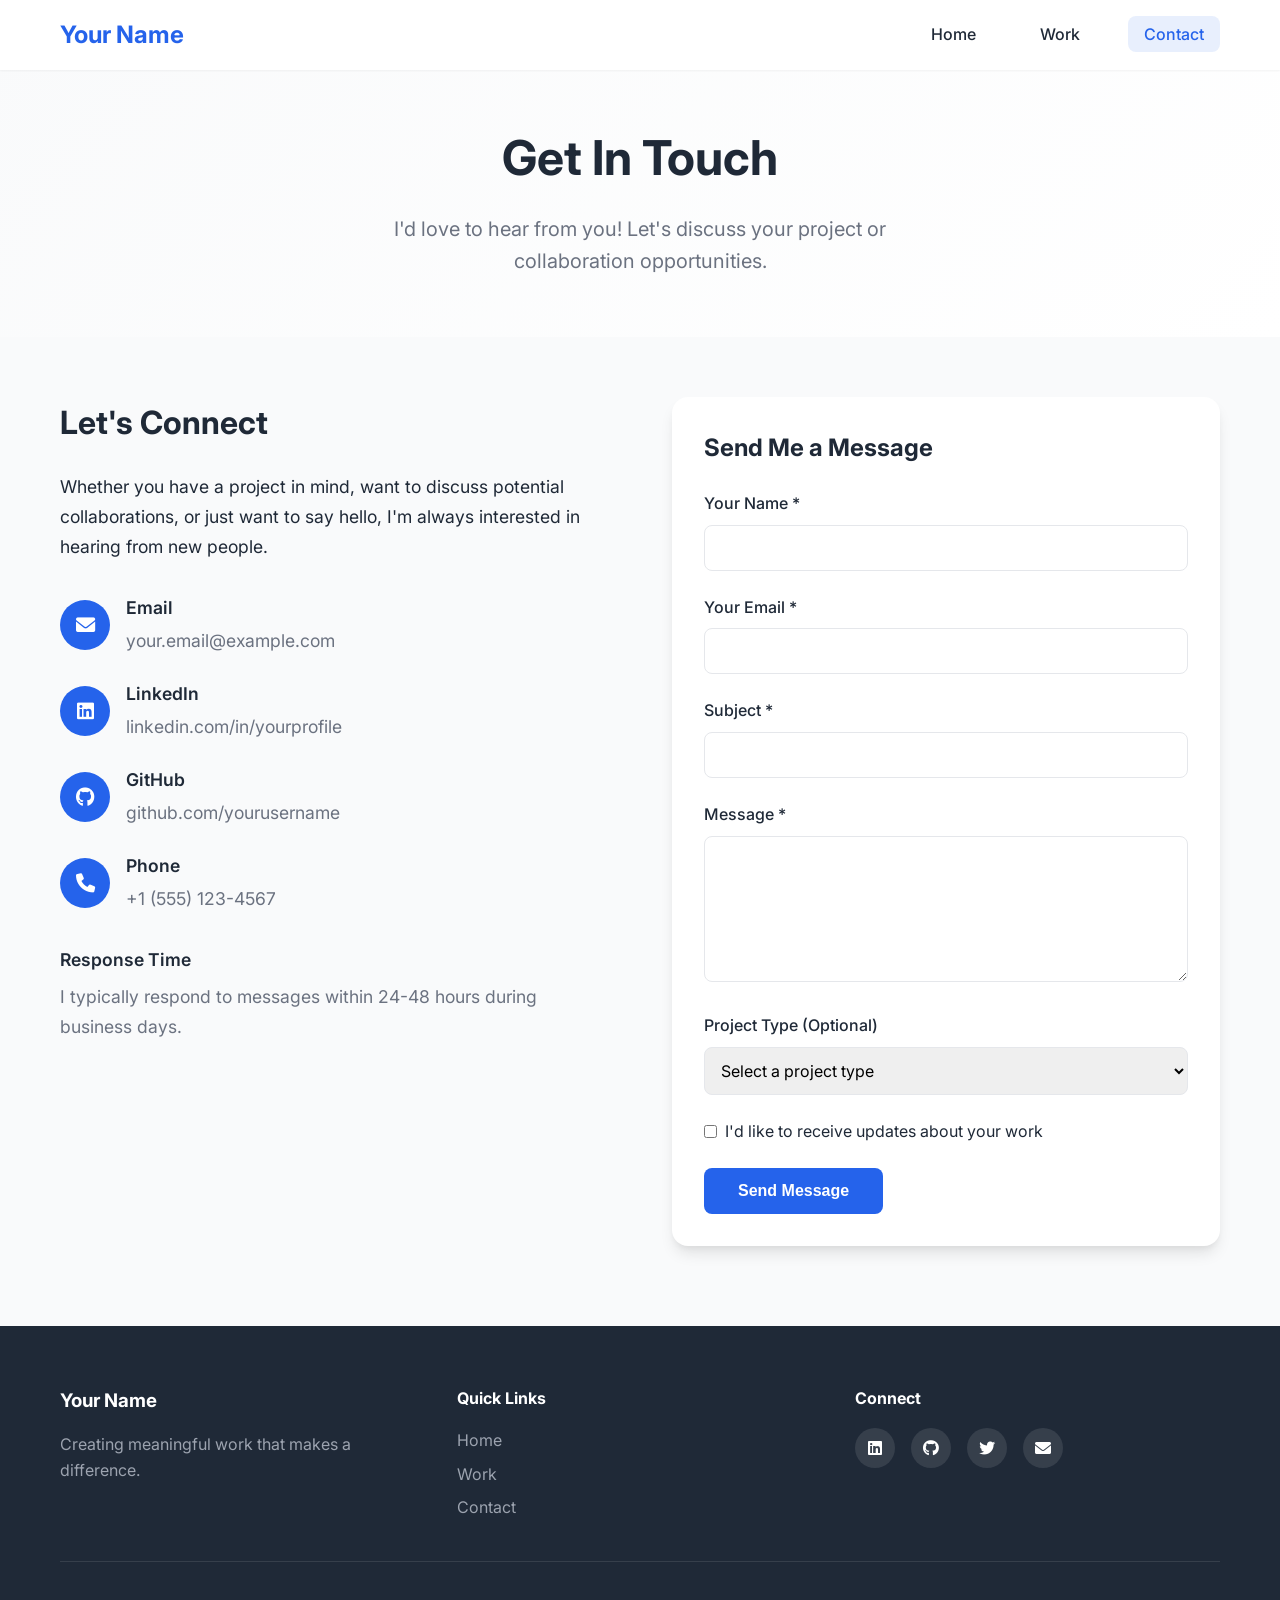
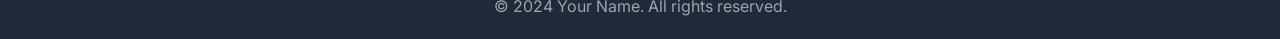
==== contact.html @ 2f896cfc "Init commit" ====
<!DOCTYPE html>
<html lang="en">
<head>
    <meta charset="UTF-8">
    <meta name="viewport" content="width=device-width, initial-scale=1.0">
    <title>Contact - Your Name E-Portfolio</title>
    <link rel="stylesheet" href="styles.css">
    <link href="https://fonts.googleapis.com/css2?family=Inter:wght@300;400;500;600;700&display=swap" rel="stylesheet">
    <link rel="stylesheet" href="https://cdnjs.cloudflare.com/ajax/libs/font-awesome/6.0.0/css/all.min.css">
</head>
<body>
    <nav class="navbar">
        <div class="nav-container">
            <div class="nav-logo">
                <a href="index.html">Your Name</a>
            </div>
            <ul class="nav-menu">
                <li class="nav-item">
                    <a href="index.html" class="nav-link">Home</a>
                </li>
                <li class="nav-item">
                    <a href="work.html" class="nav-link">Work</a>
                </li>
                <li class="nav-item">
                    <a href="contact.html" class="nav-link active">Contact</a>
                </li>
            </ul>
            <div class="nav-toggle">
                <span class="bar"></span>
                <span class="bar"></span>
                <span class="bar"></span>
            </div>
        </div>
    </nav>

    <main>
        <section class="page-header">
            <div class="container">
                <h1>Get In Touch</h1>
                <p>I'd love to hear from you! Let's discuss your project or collaboration opportunities.</p>
            </div>
        </section>

        <section class="contact-section">
            <div class="container">
                <div class="contact-content">
                    <div class="contact-info">
                        <h2>Let's Connect</h2>
                        <p>
                            Whether you have a project in mind, want to discuss potential collaborations, 
                            or just want to say hello, I'm always interested in hearing from new people.
                        </p>
                        
                        <div class="contact-methods">
                            <div class="contact-method">
                                <div class="contact-icon">
                                    <i class="fas fa-envelope"></i>
                                </div>
                                <div class="contact-details">
                                    <h3>Email</h3>
                                    <p>your.email@example.com</p>
                                </div>
                            </div>
                            
                            <div class="contact-method">
                                <div class="contact-icon">
                                    <i class="fab fa-linkedin"></i>
                                </div>
                                <div class="contact-details">
                                    <h3>LinkedIn</h3>
                                    <p>linkedin.com/in/yourprofile</p>
                                </div>
                            </div>
                            
                            <div class="contact-method">
                                <div class="contact-icon">
                                    <i class="fab fa-github"></i>
                                </div>
                                <div class="contact-details">
                                    <h3>GitHub</h3>
                                    <p>github.com/yourusername</p>
                                </div>
                            </div>
                            
                            <div class="contact-method">
                                <div class="contact-icon">
                                    <i class="fas fa-phone"></i>
                                </div>
                                <div class="contact-details">
                                    <h3>Phone</h3>
                                    <p>+1 (555) 123-4567</p>
                                </div>
                            </div>
                        </div>
                        
                        <div class="response-time">
                            <h3>Response Time</h3>
                            <p>I typically respond to messages within 24-48 hours during business days.</p>
                        </div>
                    </div>
                    
                    <div class="contact-form-container">
                        <form id="contactForm" class="contact-form">
                            <h2>Send Me a Message</h2>
                            
                            <div class="form-group">
                                <label for="name">Your Name *</label>
                                <input type="text" id="name" name="name" required>
                            </div>
                            
                            <div class="form-group">
                                <label for="email">Your Email *</label>
                                <input type="email" id="email" name="email" required>
                            </div>
                            
                            <div class="form-group">
                                <label for="subject">Subject *</label>
                                <input type="text" id="subject" name="subject" required>
                            </div>
                            
                            <div class="form-group">
                                <label for="message">Message *</label>
                                <textarea id="message" name="message" rows="6" required></textarea>
                            </div>
                            
                            <div class="form-group">
                                <label for="project-type">Project Type (Optional)</label>
                                <select id="project-type" name="project-type">
                                    <option value="">Select a project type</option>
                                    <option value="web-development">Web Development</option>
                                    <option value="design">Design Project</option>
                                    <option value="consulting">Consulting</option>
                                    <option value="collaboration">Collaboration</option>
                                    <option value="other">Other</option>
                                </select>
                            </div>
                            
                            <div class="form-group checkbox-group">
                                <input type="checkbox" id="newsletter" name="newsletter">
                                <label for="newsletter">I'd like to receive updates about your work</label>
                            </div>
                            
                            <button type="submit" class="btn btn-primary">Send Message</button>
                            
                            <div id="formStatus" class="form-status"></div>
                        </form>
                    </div>
                </div>
            </div>
        </section>
    </main>

    <footer class="footer">
        <div class="container">
            <div class="footer-content">
                <div class="footer-section">
                    <h3>Your Name</h3>
                    <p>Creating meaningful work that makes a difference.</p>
                </div>
                <div class="footer-section">
                    <h4>Quick Links</h4>
                    <ul>
                        <li><a href="index.html">Home</a></li>
                        <li><a href="work.html">Work</a></li>
                        <li><a href="contact.html">Contact</a></li>
                    </ul>
                </div>
                <div class="footer-section">
                    <h4>Connect</h4>
                    <div class="social-links">
                        <a href="#" aria-label="LinkedIn"><i class="fab fa-linkedin"></i></a>
                        <a href="#" aria-label="GitHub"><i class="fab fa-github"></i></a>
                        <a href="#" aria-label="Twitter"><i class="fab fa-twitter"></i></a>
                        <a href="#" aria-label="Email"><i class="fas fa-envelope"></i></a>
                    </div>
                </div>
            </div>
            <div class="footer-bottom">
                <p>&copy; 2024 Your Name. All rights reserved.</p>
            </div>
        </div>
    </footer>

    <script src="script.js"></script>
</body>
</html>
---- styles.css ----
/* Reset and Base Styles */
* {
    margin: 0;
    padding: 0;
    box-sizing: border-box;
}

:root {
    --primary-color: #2563eb;
    --primary-dark: #1e40af;
    --secondary-color: #10b981;
    --text-dark: #1f2937;
    --text-light: #6b7280;
    --bg-light: #f9fafb;
    --bg-white: #ffffff;
    --border-color: #e5e7eb;
    --shadow-sm: 0 1px 2px 0 rgba(0, 0, 0, 0.05);
    --shadow-md: 0 4px 6px -1px rgba(0, 0, 0, 0.1), 0 2px 4px -1px rgba(0, 0, 0, 0.06);
    --shadow-lg: 0 10px 15px -3px rgba(0, 0, 0, 0.1), 0 4px 6px -2px rgba(0, 0, 0, 0.05);
    --shadow-xl: 0 20px 25px -5px rgba(0, 0, 0, 0.1), 0 10px 10px -5px rgba(0, 0, 0, 0.04);
    --transition: all 0.3s ease;
}

body {
    font-family: 'Inter', -apple-system, BlinkMacSystemFont, 'Segoe UI', Roboto, sans-serif;
    line-height: 1.6;
    color: var(--text-dark);
    background-color: var(--bg-white);
}

.container {
    max-width: 1200px;
    margin: 0 auto;
    padding: 0 20px;
}

/* Navigation */
.navbar {
    background: var(--bg-white);
    box-shadow: var(--shadow-sm);
    position: fixed;
    top: 0;
    width: 100%;
    z-index: 1000;
    transition: var(--transition);
}

.nav-container {
    max-width: 1200px;
    margin: 0 auto;
    padding: 0 20px;
    display: flex;
    justify-content: space-between;
    align-items: center;
    height: 70px;
}

.nav-logo a {
    font-size: 1.5rem;
    font-weight: 700;
    color: var(--primary-color);
    text-decoration: none;
    transition: var(--transition);
}

.nav-logo a:hover {
    color: var(--primary-dark);
}

.nav-menu {
    display: flex;
    list-style: none;
    gap: 2rem;
}

.nav-link {
    color: var(--text-dark);
    text-decoration: none;
    font-weight: 500;
    padding: 0.5rem 1rem;
    border-radius: 0.5rem;
    transition: var(--transition);
    position: relative;
}

.nav-link:hover,
.nav-link.active {
    color: var(--primary-color);
    background: rgba(37, 99, 235, 0.1);
}

.nav-toggle {
    display: none;
    flex-direction: column;
    cursor: pointer;
}

.bar {
    width: 25px;
    height: 3px;
    background: var(--text-dark);
    margin: 3px 0;
    transition: var(--transition);
}

/* Hero Section */
.hero {
    padding: 120px 20px 80px;
    background: linear-gradient(135deg, var(--bg-light) 0%, var(--bg-white) 100%);
    min-height: 90vh;
    display: flex;
    align-items: center;
}

.hero-content {
    max-width: 1200px;
    margin: 0 auto;
    display: grid;
    grid-template-columns: 1fr 1fr;
    gap: 4rem;
    align-items: center;
}

.hero h1 {
    font-size: 3.5rem;
    font-weight: 700;
    line-height: 1.2;
    margin-bottom: 1rem;
}

.highlight {
    color: var(--primary-color);
    background: linear-gradient(135deg, var(--primary-color), var(--secondary-color));
    -webkit-background-clip: text;
    -webkit-text-fill-color: transparent;
    background-clip: text;
}

.hero-subtitle {
    font-size: 1.25rem;
    color: var(--text-light);
    margin-bottom: 1.5rem;
    font-weight: 500;
}

.hero-description {
    font-size: 1.1rem;
    color: var(--text-dark);
    margin-bottom: 2rem;
    line-height: 1.7;
}

.hero-buttons {
    display: flex;
    gap: 1rem;
    flex-wrap: wrap;
}

.hero-image {
    display: flex;
    justify-content: center;
    align-items: center;
}

.profile-placeholder {
    width: 300px;
    height: 300px;
    border-radius: 50%;
    background: linear-gradient(135deg, var(--primary-color), var(--secondary-color));
    display: flex;
    align-items: center;
    justify-content: center;
    color: white;
    font-size: 4rem;
    box-shadow: var(--shadow-xl);
}

/* Buttons */
.btn {
    display: inline-block;
    padding: 0.75rem 2rem;
    border-radius: 0.5rem;
    text-decoration: none;
    font-weight: 600;
    text-align: center;
    transition: var(--transition);
    border: 2px solid transparent;
    cursor: pointer;
    font-size: 1rem;
}

.btn-primary {
    background: var(--primary-color);
    color: white;
}

.btn-primary:hover {
    background: var(--primary-dark);
    transform: translateY(-2px);
    box-shadow: var(--shadow-lg);
}

.btn-secondary {
    background: transparent;
    color: var(--primary-color);
    border-color: var(--primary-color);
}

.btn-secondary:hover {
    background: var(--primary-color);
    color: white;
    transform: translateY(-2px);
}

.btn-outline {
    background: transparent;
    color: var(--primary-color);
    border-color: var(--primary-color);
}

.btn-outline:hover {
    background: var(--primary-color);
    color: white;
}

/* About Section */
.about {
    padding: 80px 20px;
    background: var(--bg-white);
}

.about h2 {
    font-size: 2.5rem;
    font-weight: 700;
    text-align: center;
    margin-bottom: 3rem;
    color: var(--text-dark);
}

.about-content {
    max-width: 800px;
    margin: 0 auto;
}

.about-text p {
    font-size: 1.1rem;
    line-height: 1.8;
    margin-bottom: 1.5rem;
    color: var(--text-dark);
}

.skills h3 {
    font-size: 1.5rem;
    margin-bottom: 1rem;
    color: var(--text-dark);
}

.skill-tags {
    display: flex;
    flex-wrap: wrap;
    gap: 0.75rem;
}

.skill-tag {
    background: var(--bg-light);
    color: var(--text-dark);
    padding: 0.5rem 1rem;
    border-radius: 2rem;
    font-size: 0.9rem;
    font-weight: 500;
    border: 1px solid var(--border-color);
}

/* Featured Work Section */
.featured-work {
    padding: 80px 20px;
    background: var(--bg-light);
}

.featured-work h2 {
    font-size: 2.5rem;
    font-weight: 700;
    text-align: center;
    margin-bottom: 3rem;
    color: var(--text-dark);
}

.work-grid {
    display: grid;
    grid-template-columns: repeat(auto-fit, minmax(350px, 1fr));
    gap: 2rem;
    margin-bottom: 3rem;
}

.work-card {
    background: var(--bg-white);
    border-radius: 1rem;
    overflow: hidden;
    box-shadow: var(--shadow-md);
    transition: var(--transition);
}

.work-card:hover {
    transform: translateY(-5px);
    box-shadow: var(--shadow-xl);
}

.work-image {
    height: 200px;
    background: linear-gradient(135deg, var(--primary-color), var(--secondary-color));
    display: flex;
    align-items: center;
    justify-content: center;
    color: white;
    font-size: 3rem;
}

.image-placeholder {
    display: flex;
    align-items: center;
    justify-content: center;
    width: 100%;
    height: 100%;
}

.work-content {
    padding: 1.5rem;
}

.work-content h3 {
    font-size: 1.25rem;
    font-weight: 600;
    margin-bottom: 0.5rem;
    color: var(--text-dark);
}

.work-content p {
    color: var(--text-light);
    margin-bottom: 1rem;
    line-height: 1.6;
}

.read-more {
    color: var(--primary-color);
    text-decoration: none;
    font-weight: 600;
    display: inline-flex;
    align-items: center;
    transition: var(--transition);
}

.read-more:hover {
    color: var(--primary-dark);
    transform: translateX(5px);
}

.view-all {
    text-align: center;
}

/* Page Header */
.page-header {
    padding: 120px 20px 60px;
    background: linear-gradient(135deg, var(--bg-light) 0%, var(--bg-white) 100%);
    text-align: center;
}

.page-header h1 {
    font-size: 3rem;
    font-weight: 700;
    margin-bottom: 1rem;
    color: var(--text-dark);
}

.page-header p {
    font-size: 1.25rem;
    color: var(--text-light);
    max-width: 600px;
    margin: 0 auto;
}

/* Work Filters */
.work-filters {
    padding: 40px 20px;
    background: var(--bg-white);
    border-bottom: 1px solid var(--border-color);
}

.filter-buttons {
    display: flex;
    justify-content: center;
    flex-wrap: wrap;
    gap: 1rem;
}

.filter-btn {
    background: var(--bg-light);
    color: var(--text-dark);
    border: 1px solid var(--border-color);
    padding: 0.5rem 1.5rem;
    border-radius: 2rem;
    cursor: pointer;
    transition: var(--transition);
    font-weight: 500;
}

.filter-btn:hover,
.filter-btn.active {
    background: var(--primary-color);
    color: white;
    border-color: var(--primary-color);
}

/* Work Showcase */
.work-showcase {
    padding: 60px 20px 80px;
    background: var(--bg-white);
}

.work-category {
    color: var(--primary-color);
    font-size: 0.9rem;
    font-weight: 600;
    text-transform: uppercase;
    letter-spacing: 0.05em;
    margin-bottom: 0.5rem;
}

.work-tech {
    display: flex;
    flex-wrap: wrap;
    gap: 0.5rem;
    margin: 1rem 0;
}

.tech-tag {
    background: var(--bg-light);
    color: var(--text-dark);
    padding: 0.25rem 0.75rem;
    border-radius: 0.25rem;
    font-size: 0.8rem;
    font-weight: 500;
    border: 1px solid var(--border-color);
}

/* Contact Section */
.contact-section {
    padding: 60px 20px 80px;
    background: var(--bg-light);
}

.contact-content {
    max-width: 1200px;
    margin: 0 auto;
    display: grid;
    grid-template-columns: 1fr 1fr;
    gap: 4rem;
}

.contact-info h2 {
    font-size: 2rem;
    font-weight: 700;
    margin-bottom: 1.5rem;
    color: var(--text-dark);
}

.contact-info p {
    font-size: 1.1rem;
    line-height: 1.7;
    color: var(--text-dark);
    margin-bottom: 2rem;
}

.contact-methods {
    margin-bottom: 2rem;
}

.contact-method {
    display: flex;
    align-items: center;
    gap: 1rem;
    margin-bottom: 1.5rem;
}

.contact-icon {
    width: 50px;
    height: 50px;
    background: var(--primary-color);
    color: white;
    border-radius: 50%;
    display: flex;
    align-items: center;
    justify-content: center;
    font-size: 1.2rem;
}

.contact-details h3 {
    font-size: 1.1rem;
    font-weight: 600;
    margin-bottom: 0.25rem;
    color: var(--text-dark);
}

.contact-details p {
    color: var(--text-light);
    margin: 0;
}

.response-time h3 {
    font-size: 1.1rem;
    font-weight: 600;
    margin-bottom: 0.5rem;
    color: var(--text-dark);
}

.response-time p {
    color: var(--text-light);
    margin: 0;
}

/* Contact Form */
.contact-form-container {
    background: var(--bg-white);
    padding: 2rem;
    border-radius: 1rem;
    box-shadow: var(--shadow-lg);
}

.contact-form h2 {
    font-size: 1.5rem;
    font-weight: 700;
    margin-bottom: 1.5rem;
    color: var(--text-dark);
}

.form-group {
    margin-bottom: 1.5rem;
}

.form-group label {
    display: block;
    margin-bottom: 0.5rem;
    font-weight: 500;
    color: var(--text-dark);
}

.form-group input,
.form-group textarea,
.form-group select {
    width: 100%;
    padding: 0.75rem;
    border: 1px solid var(--border-color);
    border-radius: 0.5rem;
    font-size: 1rem;
    transition: var(--transition);
    font-family: inherit;
}

.form-group input:focus,
.form-group textarea:focus,
.form-group select:focus {
    outline: none;
    border-color: var(--primary-color);
    box-shadow: 0 0 0 3px rgba(37, 99, 235, 0.1);
}

.form-group textarea {
    resize: vertical;
    min-height: 120px;
}

.checkbox-group {
    display: flex;
    align-items: center;
    gap: 0.5rem;
}

.checkbox-group input[type="checkbox"] {
    width: auto;
    margin: 0;
}

.checkbox-group label {
    margin: 0;
    font-weight: 400;
}

.form-status {
    margin-top: 1rem;
    padding: 0.75rem;
    border-radius: 0.5rem;
    display: none;
}

.form-status.success {
    background: #d1fae5;
    color: #065f46;
    border: 1px solid #10b981;
}

.form-status.error {
    background: #fee2e2;
    color: #991b1b;
    border: 1px solid #ef4444;
}

/* Footer */
.footer {
    background: var(--text-dark);
    color: white;
    padding: 60px 20px 20px;
}

.footer-content {
    max-width: 1200px;
    margin: 0 auto;
    display: grid;
    grid-template-columns: repeat(auto-fit, minmax(250px, 1fr));
    gap: 2rem;
    margin-bottom: 2rem;
}

.footer-section h3,
.footer-section h4 {
    margin-bottom: 1rem;
    color: white;
}

.footer-section p {
    color: #9ca3af;
    line-height: 1.6;
}

.footer-section ul {
    list-style: none;
}

.footer-section ul li {
    margin-bottom: 0.5rem;
}

.footer-section ul li a {
    color: #9ca3af;
    text-decoration: none;
    transition: var(--transition);
}

.footer-section ul li a:hover {
    color: white;
}

.social-links {
    display: flex;
    gap: 1rem;
}

.social-links a {
    width: 40px;
    height: 40px;
    background: rgba(255, 255, 255, 0.1);
    color: white;
    border-radius: 50%;
    display: flex;
    align-items: center;
    justify-content: center;
    text-decoration: none;
    transition: var(--transition);
}

.social-links a:hover {
    background: var(--primary-color);
    transform: translateY(-2px);
}

.footer-bottom {
    max-width: 1200px;
    margin: 0 auto;
    padding-top: 2rem;
    border-top: 1px solid rgba(255, 255, 255, 0.1);
    text-align: center;
}

.footer-bottom p {
    color: #9ca3af;
    margin: 0;
}

/* Responsive Design */
@media (max-width: 768px) {
    .nav-menu {
        position: fixed;
        left: -100%;
        top: 70px;
        flex-direction: column;
        background: var(--bg-white);
        width: 100%;
        text-align: center;
        transition: var(--transition);
        box-shadow: var(--shadow-lg);
        padding: 2rem 0;
    }

    .nav-menu.active {
        left: 0;
    }

    .nav-toggle {
        display: flex;
    }

    .hero-content {
        grid-template-columns: 1fr;
        text-align: center;
        gap: 2rem;
    }

    .hero h1 {
        font-size: 2.5rem;
    }

    .hero-buttons {
        justify-content: center;
    }

    .profile-placeholder {
        width: 250px;
        height: 250px;
        font-size: 3rem;
    }

    .contact-content {
        grid-template-columns: 1fr;
        gap: 2rem;
    }

    .work-grid {
        grid-template-columns: 1fr;
    }

    .filter-buttons {
        justify-content: flex-start;
        overflow-x: auto;
        padding-bottom: 1rem;
    }

    .page-header h1 {
        font-size: 2rem;
    }

    .about h2,
    .featured-work h2 {
        font-size: 2rem;
    }
}

@media (max-width: 480px) {
    .container {
        padding: 0 15px;
    }

    .hero {
        padding: 100px 15px 60px;
    }

    .hero h1 {
        font-size: 2rem;
    }

    .hero-subtitle {
        font-size: 1rem;
    }

    .hero-description {
        font-size: 1rem;
    }

    .page-header {
        padding: 100px 15px 40px;
    }

    .page-header h1 {
        font-size: 1.75rem;
    }

    .page-header p {
        font-size: 1rem;
    }

    .contact-form-container {
        padding: 1.5rem;
    }

    .footer {
        padding: 40px 15px 15px;
    }
}

/* Smooth scrolling */
html {
    scroll-behavior: smooth;
}

/* Loading animation */
@keyframes fadeIn {
    from {
        opacity: 0;
        transform: translateY(20px);
    }
    to {
        opacity: 1;
        transform: translateY(0);
    }
}

.fade-in {
    animation: fadeIn 0.6s ease-out;
}

/* Hidden class for filtering */
.hidden {
    display: none !important;
}

/* Project Page Styles */
.project-hero {
    padding: 120px 20px 60px;
    background: linear-gradient(135deg, var(--bg-light) 0%, var(--bg-white) 100%);
    text-align: center;
}

.breadcrumb {
    margin-bottom: 2rem;
    font-size: 0.9rem;
    color: var(--text-light);
}

.breadcrumb a {
    color: var(--primary-color);
    text-decoration: none;
}

.breadcrumb a:hover {
    color: var(--primary-dark);
}

.project-hero h1 {
    font-size: 3rem;
    font-weight: 700;
    margin-bottom: 1rem;
    color: var(--text-dark);
}

.project-subtitle {
    font-size: 1.25rem;
    color: var(--text-light);
    margin-bottom: 1.5rem;
    max-width: 800px;
    margin-left: auto;
    margin-right: auto;
}

.project-meta {
    display: flex;
    justify-content: center;
    gap: 2rem;
    flex-wrap: wrap;
}

.project-category {
    background: var(--primary-color);
    color: white;
    padding: 0.5rem 1rem;
    border-radius: 2rem;
    font-size: 0.9rem;
    font-weight: 600;
    text-transform: uppercase;
    letter-spacing: 0.05em;
}

.project-date {
    color: var(--text-light);
    font-weight: 500;
}

.project-overview {
    padding: 60px 20px 80px;
    background: var(--bg-white);
}

.project-content {
    max-width: 1200px;
    margin: 0 auto;
    display: grid;
    grid-template-columns: 2fr 1fr;
    gap: 4rem;
}

.project-main h2 {
    font-size: 2rem;
    font-weight: 700;
    margin-bottom: 1.5rem;
    color: var(--text-dark);
}

.project-main h3 {
    font-size: 1.5rem;
    font-weight: 600;
    margin-bottom: 1rem;
    color: var(--text-dark);
    margin-top: 2rem;
}

.project-main p {
    font-size: 1.1rem;
    line-height: 1.7;
    color: var(--text-dark);
    margin-bottom: 1.5rem;
}

.project-main ul {
    margin-bottom: 1.5rem;
}

.project-main li {
    font-size: 1.1rem;
    line-height: 1.7;
    color: var(--text-dark);
    margin-bottom: 0.5rem;
    margin-left: 1.5rem;
}

.project-image {
    margin: 2rem 0;
}

.project-image .image-placeholder.large {
    height: 400px;
    font-size: 4rem;
}

.project-info-card {
    background: var(--bg-light);
    padding: 1.5rem;
    border-radius: 1rem;
    margin-bottom: 2rem;
}

.project-info-card h3 {
    font-size: 1.25rem;
    font-weight: 600;
    margin-bottom: 1rem;
    color: var(--text-dark);
}

.info-item {
    margin-bottom: 0.75rem;
    font-size: 0.95rem;
    line-height: 1.6;
}

.info-item strong {
    color: var(--text-dark);
}

.tech-stack {
    margin-bottom: 2rem;
}

.tech-stack h3 {
    font-size: 1.25rem;
    font-weight: 600;
    margin-bottom: 1rem;
    color: var(--text-dark);
}

.project-links {
    margin-bottom: 2rem;
}

.project-links h3 {
    font-size: 1.25rem;
    font-weight: 600;
    margin-bottom: 1rem;
    color: var(--text-dark);
}

.project-links .btn {
    display: block;
    margin-bottom: 0.75rem;
    width: 100%;
}

.project-results {
    padding: 60px 20px 80px;
    background: var(--bg-light);
}

.project-results h2 {
    font-size: 2rem;
    font-weight: 700;
    text-align: center;
    margin-bottom: 3rem;
    color: var(--text-dark);
}

.results-grid {
    display: grid;
    grid-template-columns: repeat(auto-fit, minmax(200px, 1fr));
    gap: 2rem;
    max-width: 800px;
    margin: 0 auto;
}

.result-card {
    background: var(--bg-white);
    padding: 2rem;
    border-radius: 1rem;
    text-align: center;
    box-shadow: var(--shadow-md);
    transition: var(--transition);
}

.result-card:hover {
    transform: translateY(-5px);
    box-shadow: var(--shadow-xl);
}

.result-number {
    font-size: 2.5rem;
    font-weight: 700;
    color: var(--primary-color);
    margin-bottom: 0.5rem;
}

.result-label {
    font-size: 0.95rem;
    color: var(--text-light);
    line-height: 1.4;
}

.related-projects {
    padding: 60px 20px 80px;
    background: var(--bg-white);
}

.related-projects h2 {
    font-size: 2rem;
    font-weight: 700;
    text-align: center;
    margin-bottom: 3rem;
    color: var(--text-dark);
}

/* Responsive Design for Project Pages */
@media (max-width: 768px) {
    .project-hero h1 {
        font-size: 2rem;
    }
    
    .project-subtitle {
        font-size: 1rem;
    }
    
    .project-meta {
        flex-direction: column;
        align-items: center;
        gap: 1rem;
    }
    
    .project-content {
        grid-template-columns: 1fr;
        gap: 2rem;
    }
    
    .results-grid {
        grid-template-columns: repeat(auto-fit, minmax(150px, 1fr));
        gap: 1rem;
    }
    
    .result-number {
        font-size: 2rem;
    }
    
    .project-image .image-placeholder.large {
        height: 250px;
        font-size: 3rem;
    }
}

@media (max-width: 480px) {
    .project-hero {
        padding: 100px 15px 40px;
    }
    
    .project-overview {
        padding: 40px 15px 60px;
    }
    
    .project-results {
        padding: 40px 15px 60px;
    }
    
    .related-projects {
        padding: 40px 15px 60px;
    }
    
    .results-grid {
        grid-template-columns: 1fr;
    }
}
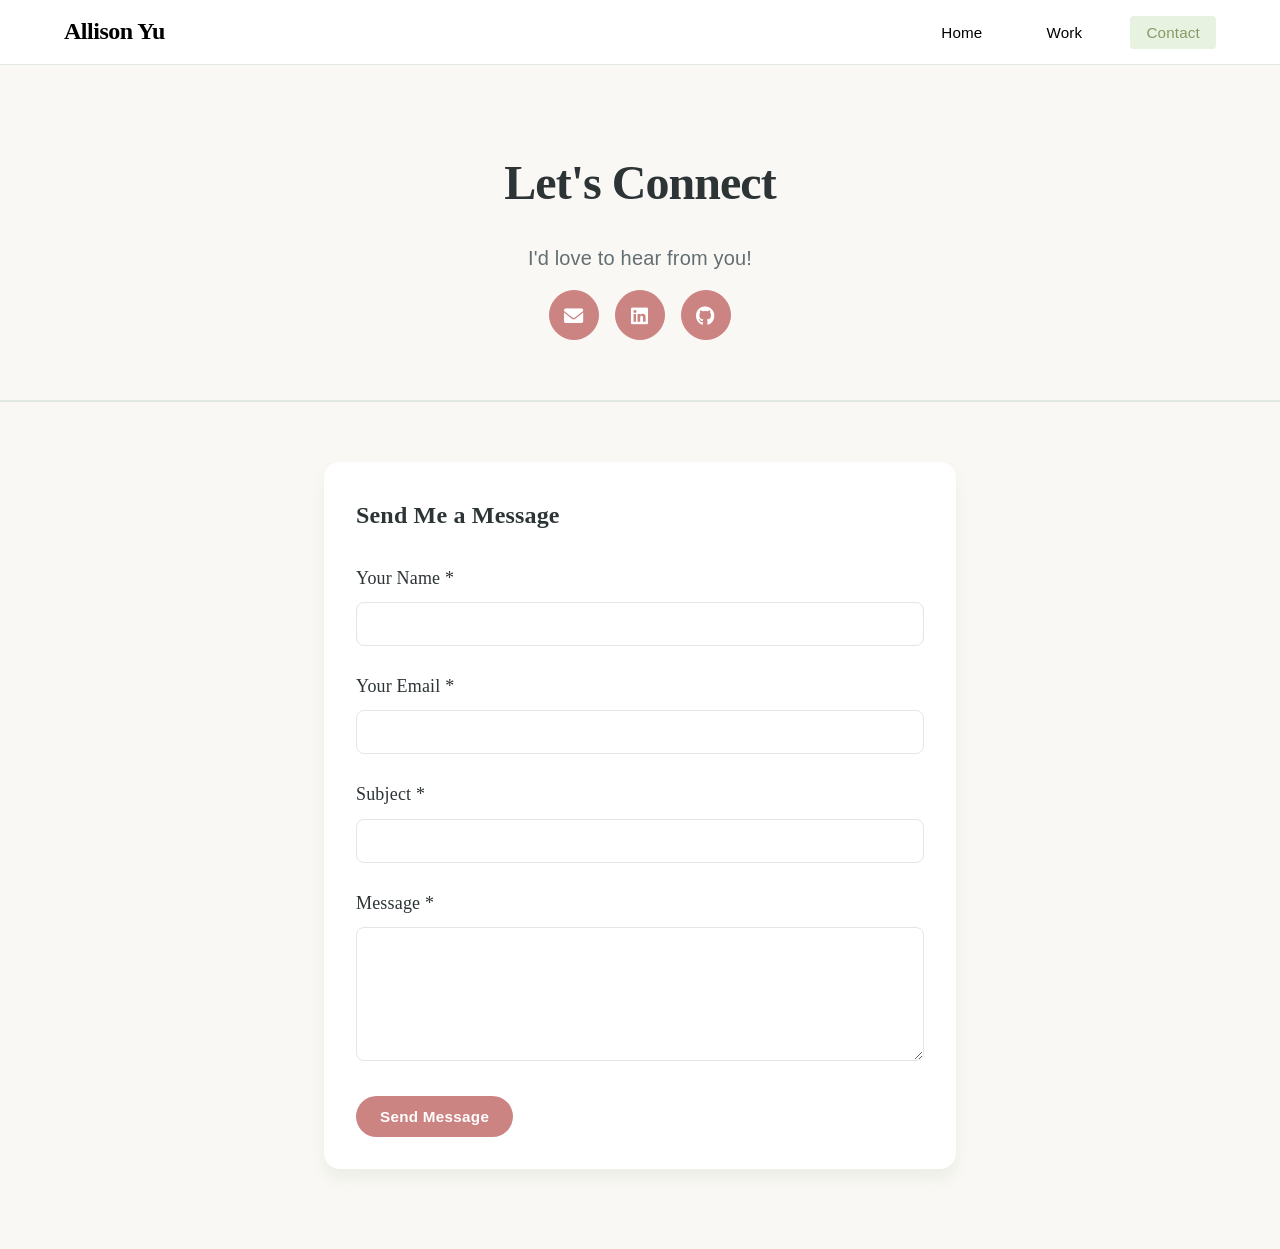
==== commit 98b9ddf4: "added projects + updated home page" ====
--- a/contact.html
+++ b/contact.html
@@ -3,7 +3,7 @@
 <head>
     <meta charset="UTF-8">
     <meta name="viewport" content="width=device-width, initial-scale=1.0">
-    <title>Contact - Your Name E-Portfolio</title>
+    <title>Contact - Allison Yu E-Portfolio</title>
     <link rel="stylesheet" href="styles.css">
     <link href="https://fonts.googleapis.com/css2?family=Inter:wght@300;400;500;600;700&display=swap" rel="stylesheet">
     <link rel="stylesheet" href="https://cdnjs.cloudflare.com/ajax/libs/font-awesome/6.0.0/css/all.min.css">
@@ -12,7 +12,7 @@
     <nav class="navbar">
         <div class="nav-container">
             <div class="nav-logo">
-                <a href="index.html">Your Name</a>
+                <a href="index.html">Allison Yu</a>
             </div>
             <ul class="nav-menu">
                 <li class="nav-item">
@@ -36,68 +36,25 @@
     <main>
         <section class="page-header">
             <div class="container">
-                <h1>Get In Touch</h1>
-                <p>I'd love to hear from you! Let's discuss your project or collaboration opportunities.</p>
+                <h1>Let's Connect</h1>
+                <p>I'd love to hear from you!</p>
+                <div class="contact-links">
+                    <a href="mailto:allison.a.yu@gmail.com" class="contact-link" aria-label="Email">
+                        <i class="fas fa-envelope"></i>
+                    </a>
+                    <a href="https://www.linkedin.com/in/allisonayu" class="contact-link" target="_blank" aria-label="LinkedIn">
+                        <i class="fab fa-linkedin"></i>
+                    </a>
+                    <a href="https://github.com/allisonayu" class="contact-link" target="_blank" aria-label="GitHub">
+                        <i class="fab fa-github"></i>
+                    </a>
+                </div>
             </div>
         </section>
 
         <section class="contact-section">
             <div class="container">
                 <div class="contact-content">
-                    <div class="contact-info">
-                        <h2>Let's Connect</h2>
-                        <p>
-                            Whether you have a project in mind, want to discuss potential collaborations, 
-                            or just want to say hello, I'm always interested in hearing from new people.
-                        </p>
-                        
-                        <div class="contact-methods">
-                            <div class="contact-method">
-                                <div class="contact-icon">
-                                    <i class="fas fa-envelope"></i>
-                                </div>
-                                <div class="contact-details">
-                                    <h3>Email</h3>
-                                    <p>your.email@example.com</p>
-                                </div>
-                            </div>
-                            
-                            <div class="contact-method">
-                                <div class="contact-icon">
-                                    <i class="fab fa-linkedin"></i>
-                                </div>
-                                <div class="contact-details">
-                                    <h3>LinkedIn</h3>
-                                    <p>linkedin.com/in/yourprofile</p>
-                                </div>
-                            </div>
-                            
-                            <div class="contact-method">
-                                <div class="contact-icon">
-                                    <i class="fab fa-github"></i>
-                                </div>
-                                <div class="contact-details">
-                                    <h3>GitHub</h3>
-                                    <p>github.com/yourusername</p>
-                                </div>
-                            </div>
-                            
-                            <div class="contact-method">
-                                <div class="contact-icon">
-                                    <i class="fas fa-phone"></i>
-                                </div>
-                                <div class="contact-details">
-                                    <h3>Phone</h3>
-                                    <p>+1 (555) 123-4567</p>
-                                </div>
-                            </div>
-                        </div>
-                        
-                        <div class="response-time">
-                            <h3>Response Time</h3>
-                            <p>I typically respond to messages within 24-48 hours during business days.</p>
-                        </div>
-                    </div>
                     
                     <div class="contact-form-container">
                         <form id="contactForm" class="contact-form">
@@ -123,23 +80,6 @@
                                 <textarea id="message" name="message" rows="6" required></textarea>
                             </div>
                             
-                            <div class="form-group">
-                                <label for="project-type">Project Type (Optional)</label>
-                                <select id="project-type" name="project-type">
-                                    <option value="">Select a project type</option>
-                                    <option value="web-development">Web Development</option>
-                                    <option value="design">Design Project</option>
-                                    <option value="consulting">Consulting</option>
-                                    <option value="collaboration">Collaboration</option>
-                                    <option value="other">Other</option>
-                                </select>
-                            </div>
-                            
-                            <div class="form-group checkbox-group">
-                                <input type="checkbox" id="newsletter" name="newsletter">
-                                <label for="newsletter">I'd like to receive updates about your work</label>
-                            </div>
-                            
                             <button type="submit" class="btn btn-primary">Send Message</button>
                             
                             <div id="formStatus" class="form-status"></div>
@@ -150,37 +90,6 @@
         </section>
     </main>
 
-    <footer class="footer">
-        <div class="container">
-            <div class="footer-content">
-                <div class="footer-section">
-                    <h3>Your Name</h3>
-                    <p>Creating meaningful work that makes a difference.</p>
-                </div>
-                <div class="footer-section">
-                    <h4>Quick Links</h4>
-                    <ul>
-                        <li><a href="index.html">Home</a></li>
-                        <li><a href="work.html">Work</a></li>
-                        <li><a href="contact.html">Contact</a></li>
-                    </ul>
-                </div>
-                <div class="footer-section">
-                    <h4>Connect</h4>
-                    <div class="social-links">
-                        <a href="#" aria-label="LinkedIn"><i class="fab fa-linkedin"></i></a>
-                        <a href="#" aria-label="GitHub"><i class="fab fa-github"></i></a>
-                        <a href="#" aria-label="Twitter"><i class="fab fa-twitter"></i></a>
-                        <a href="#" aria-label="Email"><i class="fas fa-envelope"></i></a>
-                    </div>
-                </div>
-            </div>
-            <div class="footer-bottom">
-                <p>&copy; 2024 Your Name. All rights reserved.</p>
-            </div>
-        </div>
-    </footer>
-
     <script src="script.js"></script>
 </body>
 </html>
--- a/styles.css
+++ b/styles.css
@@ -6,61 +6,71 @@
 }
 
 :root {
-    --primary-color: #2563eb;
-    --primary-dark: #1e40af;
-    --secondary-color: #10b981;
-    --text-dark: #1f2937;
-    --text-light: #6b7280;
-    --bg-light: #f9fafb;
+    --primary-color: #879a65;
+    --primary-dark: #5f7a45;
+    --primary-light: #8faa7a;
+    --secondary-color: #b8c99e;
+    --accent-color: #d4e4c7;
+    --text-dark: #2d3436;
+    --text-medium: #636e72;
+    --text-light: #95a5a6;
     --bg-white: #ffffff;
-    --border-color: #e5e7eb;
-    --shadow-sm: 0 1px 2px 0 rgba(0, 0, 0, 0.05);
-    --shadow-md: 0 4px 6px -1px rgba(0, 0, 0, 0.1), 0 2px 4px -1px rgba(0, 0, 0, 0.06);
-    --shadow-lg: 0 10px 15px -3px rgba(0, 0, 0, 0.1), 0 4px 6px -2px rgba(0, 0, 0, 0.05);
-    --shadow-xl: 0 20px 25px -5px rgba(0, 0, 0, 0.1), 0 10px 10px -5px rgba(0, 0, 0, 0.04);
-    --transition: all 0.3s ease;
+    --bg-cream: #faf8f5;
+    --bg-light: #f5f2ed;
+    --bg-matcha: #e8f2e1;
+    --border-color: #e1e8e0;
+    --shadow-sm: 0 1px 3px rgba(122, 154, 101, 0.1);
+    --shadow-md: 0 4px 6px rgba(122, 154, 101, 0.08);
+    --shadow-lg: 0 10px 15px rgba(122, 154, 101, 0.1);
+    --transition: all 0.3s cubic-bezier(0.4, 0, 0.2, 1);
 }
 
 body {
-    font-family: 'Inter', -apple-system, BlinkMacSystemFont, 'Segoe UI', Roboto, sans-serif;
-    line-height: 1.6;
-    color: var(--text-dark);
-    background-color: var(--bg-white);
+    font-family: 'Georgia', 'Times New Roman', serif;
+    line-height: 1.8;
+    color: var(--text-dark);
+    background-color: var(--bg-cream);
+    font-size: 18px;
+    letter-spacing: 0.01em;
 }
 
 .container {
     max-width: 1200px;
     margin: 0 auto;
-    padding: 0 20px;
+    padding: 0 24px;
 }
 
 /* Navigation */
 .navbar {
     background: var(--bg-white);
-    box-shadow: var(--shadow-sm);
+    border-bottom: 1px solid var(--border-color);
     position: fixed;
     top: 0;
     width: 100%;
     z-index: 1000;
     transition: var(--transition);
+    backdrop-filter: blur(10px);
+    background: rgba(255, 255, 255, 0.95);
 }
 
 .nav-container {
     max-width: 1200px;
     margin: 0 auto;
-    padding: 0 20px;
+    padding: 0 24px;
     display: flex;
     justify-content: space-between;
     align-items: center;
-    height: 70px;
+    height: 64px;
 }
 
 .nav-logo a {
     font-size: 1.5rem;
-    font-weight: 700;
-    color: var(--primary-color);
+    color: black;
     text-decoration: none;
     transition: var(--transition);
+    font-family: 'Georgia', serif;
+    font-weight: 700;
+    letter-spacing: -0.02em;
 }
 
 .nav-logo a:hover {
@@ -74,19 +84,21 @@
 }
 
 .nav-link {
-    color: var(--text-dark);
+    color: black;
     text-decoration: none;
     font-weight: 500;
     padding: 0.5rem 1rem;
-    border-radius: 0.5rem;
+    border-radius: 0.25rem;
     transition: var(--transition);
     position: relative;
+    font-size: 0.95rem;
+    font-family: -apple-system, BlinkMacSystemFont, 'Segoe UI', sans-serif;
 }
 
 .nav-link:hover,
 .nav-link.active {
     color: var(--primary-color);
-    background: rgba(37, 99, 235, 0.1);
+    background: var(--bg-matcha);
 }
 
 .nav-toggle {
@@ -105,32 +117,33 @@
 
 /* Hero Section */
 .hero {
-    padding: 120px 20px 80px;
-    background: linear-gradient(135deg, var(--bg-light) 0%, var(--bg-white) 100%);
-    min-height: 90vh;
+    padding: 140px 0 80px;
+    background: var(--bg-cream);
+    min-height: 60vh;
     display: flex;
     align-items: center;
 }
 
 .hero-content {
-    max-width: 1200px;
+    max-width: 680px;
     margin: 0 auto;
-    display: grid;
-    grid-template-columns: 1fr 1fr;
-    gap: 4rem;
-    align-items: center;
+    padding: 0 24px;
+    text-align: left;
 }
 
 .hero h1 {
     font-size: 3.5rem;
     font-weight: 700;
-    line-height: 1.2;
-    margin-bottom: 1rem;
+    line-height: 1.1;
+    margin-bottom: 1.5rem;
+    color: var(--text-dark);
+    font-family: 'Georgia', serif;
+    letter-spacing: -0.03em;
 }
 
 .highlight {
     color: var(--primary-color);
-    background: linear-gradient(135deg, var(--primary-color), var(--secondary-color));
+    background: linear-gradient(135deg, var(--primary-color), var(--primary-light));
     -webkit-background-clip: text;
     -webkit-text-fill-color: transparent;
     background-clip: text;
@@ -138,16 +151,19 @@
 
 .hero-subtitle {
     font-size: 1.25rem;
-    color: var(--text-light);
-    margin-bottom: 1.5rem;
-    font-weight: 500;
+    color: var(--text-medium);
+    margin-bottom: 2rem;
+    font-weight: 400;
+    font-family: -apple-system, BlinkMacSystemFont, 'Segoe UI', sans-serif;
+    letter-spacing: 0.02em;
 }
 
 .hero-description {
     font-size: 1.1rem;
-    color: var(--text-dark);
-    margin-bottom: 2rem;
-    line-height: 1.7;
+    color: var(--text-medium);
+    margin-bottom: 3rem;
+    line-height: 1.8;
+    max-width: 600px;
 }
 
 .hero-buttons {
@@ -157,102 +173,93 @@
 }
 
 .hero-image {
-    display: flex;
-    justify-content: center;
-    align-items: center;
-}
-
-.profile-placeholder {
-    width: 300px;
-    height: 300px;
-    border-radius: 50%;
-    background: linear-gradient(135deg, var(--primary-color), var(--secondary-color));
-    display: flex;
-    align-items: center;
-    justify-content: center;
-    color: white;
-    font-size: 4rem;
-    box-shadow: var(--shadow-xl);
+    display: none;
 }
 
 /* Buttons */
 .btn {
     display: inline-block;
-    padding: 0.75rem 2rem;
-    border-radius: 0.5rem;
+    padding: 0.75rem 1.5rem;
+    border-radius: 2rem;
     text-decoration: none;
     font-weight: 600;
     text-align: center;
     transition: var(--transition);
-    border: 2px solid transparent;
+    border: none;
     cursor: pointer;
-    font-size: 1rem;
+    font-size: 0.95rem;
+    font-family: -apple-system, BlinkMacSystemFont, 'Segoe UI', sans-serif;
+    letter-spacing: 0.02em;
 }
 
 .btn-primary {
-    background: var(--primary-color);
+    background: #cc8482;
     color: white;
 }
 
 .btn-primary:hover {
-    background: var(--primary-dark);
-    transform: translateY(-2px);
-    box-shadow: var(--shadow-lg);
+    background: #cc8482;
+    transform: translateY(-1px);
+    box-shadow: var(--shadow-md);
 }
 
 .btn-secondary {
-    background: transparent;
-    color: var(--primary-color);
-    border-color: var(--primary-color);
+    background: #cc8482;
+    color: white;
 }
 
 .btn-secondary:hover {
-    background: var(--primary-color);
+    background: #cc8482;
+    transform: translateY(-1px);
+}
+
+.btn-outline {
+    background: #cc8482;
     color: white;
-    transform: translateY(-2px);
-}
-
-.btn-outline {
-    background: transparent;
-    color: var(--primary-color);
-    border-color: var(--primary-color);
 }
 
 .btn-outline:hover {
-    background: var(--primary-color);
-    color: white;
+    background: #cc8482;
+    transform: translateY(-1px);
 }
 
 /* About Section */
 .about {
-    padding: 80px 20px;
+    padding: 80px 0;
     background: var(--bg-white);
+    border-top: 1px solid var(--border-color);
 }
 
 .about h2 {
     font-size: 2.5rem;
     font-weight: 700;
-    text-align: center;
-    margin-bottom: 3rem;
-    color: var(--text-dark);
+    text-align: left;
+    margin-bottom: 2rem;
+    color: var(--text-dark);
+    font-family: 'Georgia', serif;
+    letter-spacing: -0.02em;
 }
 
 .about-content {
-    max-width: 800px;
+    max-width: 680px;
     margin: 0 auto;
+    padding: 0 24px;
 }
 
 .about-text p {
     font-size: 1.1rem;
     line-height: 1.8;
     margin-bottom: 1.5rem;
-    color: var(--text-dark);
+    color: var(--text-medium);
+    font-family: 'Georgia', serif;
 }
 
 .skills h3 {
     font-size: 1.5rem;
     margin-bottom: 1rem;
     color: var(--text-dark);
+    font-family: 'Georgia', serif;
+    font-weight: 600;
 }
 
 .skill-tags {
@@ -262,47 +269,53 @@
 }
 
 .skill-tag {
-    background: var(--bg-light);
-    color: var(--text-dark);
+    background: var(--bg-matcha);
+    color: var(--primary-dark);
     padding: 0.5rem 1rem;
     border-radius: 2rem;
     font-size: 0.9rem;
     font-weight: 500;
-    border: 1px solid var(--border-color);
+    border: 1px solid var(--secondary-color);
+    font-family: -apple-system, BlinkMacSystemFont, 'Segoe UI', sans-serif;
 }
 
 /* Featured Work Section */
 .featured-work {
-    padding: 80px 20px;
-    background: var(--bg-light);
+    padding: 80px 0;
+    background: var(--bg-cream);
+    border-top: 1px solid var(--border-color);
 }
 
 .featured-work h2 {
     font-size: 2.5rem;
     font-weight: 700;
     text-align: center;
-    margin-bottom: 3rem;
-    color: var(--text-dark);
+    margin-bottom: 2rem;
+    color: var(--text-dark);
+    font-family: 'Georgia', serif;
+    letter-spacing: -0.02em;
 }
 
 .work-grid {
     display: grid;
-    grid-template-columns: repeat(auto-fit, minmax(350px, 1fr));
-    gap: 2rem;
+    grid-template-columns: repeat(3, 1fr);
+    gap: 1.5rem;
     margin-bottom: 3rem;
 }
 
 .work-card {
     background: var(--bg-white);
-    border-radius: 1rem;
+    border-radius: 0.5rem;
     overflow: hidden;
+    box-shadow: var(--shadow-sm);
+    transition: var(--transition);
+    border: 1px solid var(--border-color);
+}
+
+.work-card:hover {
+    transform: translateY(-2px);
     box-shadow: var(--shadow-md);
-    transition: var(--transition);
-}
-
-.work-card:hover {
-    transform: translateY(-5px);
-    box-shadow: var(--shadow-xl);
+    border-color: var(--secondary-color);
 }
 
 .work-image {
@@ -324,20 +337,23 @@
 }
 
 .work-content {
-    padding: 1.5rem;
+    padding: 2rem;
 }
 
 .work-content h3 {
-    font-size: 1.25rem;
+    font-size: 1.5rem;
     font-weight: 600;
-    margin-bottom: 0.5rem;
-    color: var(--text-dark);
+    margin-bottom: 0.75rem;
+    color: var(--text-dark);
+    font-family: 'Georgia', serif;
+    line-height: 1.3;
 }
 
 .work-content p {
-    color: var(--text-light);
-    margin-bottom: 1rem;
-    line-height: 1.6;
+    color: var(--text-medium);
+    margin-bottom: 1.5rem;
+    line-height: 1.7;
+    font-size: 1rem;
 }
 
 .read-more {
@@ -347,22 +363,29 @@
     display: inline-flex;
     align-items: center;
     transition: var(--transition);
+    font-size: 0.95rem;
+    font-family: -apple-system, BlinkMacSystemFont, 'Segoe UI', sans-serif;
+    letter-spacing: 0.02em;
 }
 
 .read-more:hover {
     color: var(--primary-dark);
-    transform: translateX(5px);
+    transform: translateX(4px);
 }
 
 .view-all {
-    text-align: center;
+    text-align: left;
+    padding: 0 24px;
+    max-width: 680px;
+    margin: 0 auto;
 }
 
 /* Page Header */
 .page-header {
-    padding: 120px 20px 60px;
-    background: linear-gradient(135deg, var(--bg-light) 0%, var(--bg-white) 100%);
-    text-align: center;
+    padding: 140px 0 60px;
+    background: var(--bg-cream);
+    text-align: left;
+    border-bottom: 1px solid var(--border-color);
 }
 
 .page-header h1 {
@@ -370,60 +393,72 @@
     font-weight: 700;
     margin-bottom: 1rem;
     color: var(--text-dark);
+    font-family: 'Georgia', serif;
+    letter-spacing: -0.02em;
+    text-align: center;
 }
 
 .page-header p {
     font-size: 1.25rem;
-    color: var(--text-light);
+    color: var(--text-medium);
     max-width: 600px;
     margin: 0 auto;
+    font-family: -apple-system, BlinkMacSystemFont, 'Segoe UI', sans-serif;
+    line-height: 1.6;
+    text-align: center;
 }
 
 /* Work Filters */
 .work-filters {
-    padding: 40px 20px;
+    padding: 40px 0;
     background: var(--bg-white);
     border-bottom: 1px solid var(--border-color);
 }
 
 .filter-buttons {
     display: flex;
-    justify-content: center;
+    justify-content: flex-start;
     flex-wrap: wrap;
-    gap: 1rem;
+    gap: 0.75rem;
+    max-width: 680px;
+    margin: 0 auto;
+    padding: 0 24px;
 }
 
 .filter-btn {
-    background: var(--bg-light);
-    color: var(--text-dark);
+    background: var(--bg-cream);
+    color: var(--text-medium);
     border: 1px solid var(--border-color);
-    padding: 0.5rem 1.5rem;
+    padding: 0.5rem 1rem;
     border-radius: 2rem;
     cursor: pointer;
     transition: var(--transition);
     font-weight: 500;
+    font-size: 0.9rem;
+    font-family: -apple-system, BlinkMacSystemFont, 'Segoe UI', sans-serif;
 }
 
 .filter-btn:hover,
 .filter-btn.active {
-    background: var(--primary-color);
-    color: white;
+    background: var(--bg-matcha);
+    color: var(--primary-dark);
     border-color: var(--primary-color);
 }
 
 /* Work Showcase */
 .work-showcase {
-    padding: 60px 20px 80px;
-    background: var(--bg-white);
+    padding: 60px 0 80px;
+    background: var(--bg-cream);
 }
 
 .work-category {
     color: var(--primary-color);
-    font-size: 0.9rem;
+    font-size: 0.85rem;
     font-weight: 600;
     text-transform: uppercase;
     letter-spacing: 0.05em;
     margin-bottom: 0.5rem;
+    font-family: -apple-system, BlinkMacSystemFont, 'Segoe UI', sans-serif;
 }
 
 .work-tech {
@@ -434,88 +469,207 @@
 }
 
 .tech-tag {
-    background: var(--bg-light);
-    color: var(--text-dark);
+    background: var(--bg-matcha);
+    color: var(--primary-dark);
     padding: 0.25rem 0.75rem;
     border-radius: 0.25rem;
     font-size: 0.8rem;
     font-weight: 500;
-    border: 1px solid var(--border-color);
+    border: 1px solid var(--secondary-color);
+    font-family: -apple-system, BlinkMacSystemFont, 'Segoe UI', sans-serif;
+    display: inline-block;
+}
+
+.tech-tags {
+    display: flex;
+    flex-wrap: wrap;
+    gap: 0.5rem;
+    line-height: 1.5;
 }
 
 /* Contact Section */
 .contact-section {
-    padding: 60px 20px 80px;
-    background: var(--bg-light);
+    padding: 60px 0 80px;
+    background: var(--bg-cream);
+    border-top: 1px solid var(--border-color);
 }
 
 .contact-content {
-    max-width: 1200px;
+    max-width: 680px;
     margin: 0 auto;
     display: grid;
-    grid-template-columns: 1fr 1fr;
+    grid-template-columns: 1fr;
     gap: 4rem;
+    padding: 0 24px;
 }
 
 .contact-info h2 {
-    font-size: 2rem;
+    font-size: 2.5rem;
     font-weight: 700;
     margin-bottom: 1.5rem;
     color: var(--text-dark);
+    font-family: 'Georgia', serif;
+    letter-spacing: -0.02em;
 }
 
 .contact-info p {
     font-size: 1.1rem;
-    line-height: 1.7;
-    color: var(--text-dark);
+    line-height: 1.8;
+    color: var(--text-medium);
     margin-bottom: 2rem;
-}
-
-.contact-methods {
-    margin-bottom: 2rem;
-}
-
-.contact-method {
+    font-family: 'Georgia', serif;
+}
+
+.page-header .contact-links {
+    display: flex;
+    justify-content: center;
+    gap: 1rem;
+    margin-top: 1rem;
+}
+
+.contact-link {
     display: flex;
     align-items: center;
-    gap: 1rem;
-    margin-bottom: 1.5rem;
-}
-
-.contact-icon {
+    justify-content: center;
     width: 50px;
     height: 50px;
-    background: var(--primary-color);
     color: white;
+    text-decoration: none;
+    font-size: 1.2rem;
+    transition: var(--transition);
     border-radius: 50%;
-    display: flex;
-    align-items: center;
-    justify-content: center;
-    font-size: 1.2rem;
-}
-
-.contact-details h3 {
+    border: 1px solid #cc8482;
+    background: #cc8482;
+}
+
+.contact-link:hover {
+    background: white;
+    color: #cc8482;
+    border-color: #cc8482;
+    transform: translateY(-2px);
+}
+
+/* Project Presentation */
+.project-presentation {
+    padding: 80px 0;
+    background: var(--bg-white);
+    border-top: 1px solid var(--border-color);
+}
+
+.project-presentation h2 {
+    font-size: 2.5rem;
+    font-weight: 700;
+    text-align: center;
+    margin-bottom: 3rem;
+    color: var(--text-dark);
+    font-family: 'Georgia', serif;
+    letter-spacing: -0.02em;
+}
+
+.presentation-embed {
+    position: relative;
+    max-width: 960px;
+    margin: 0 auto;
+    background: var(--bg-white);
+    border-radius: 0.5rem;
+    overflow: hidden;
+    box-shadow: var(--shadow-lg);
+}
+
+.presentation-embed iframe {
+    width: 100%;
+    height: 569px;
+    border: none;
+}
+
+@media (max-width: 768px) {
+    .presentation-embed iframe {
+        height: 400px;
+    }
+}
+
+@media (max-width: 480px) {
+    .presentation-embed iframe {
+        height: 300px;
+    }
+}
+
+/* Project Materials Section */
+.project-materials {
+    padding: 80px 0;
+    background: var(--bg-white);
+    border-top: 1px solid var(--border-color);
+}
+
+.project-materials h2 {
+    font-size: 2.5rem;
+    font-weight: 700;
+    text-align: center;
+    margin-bottom: 3rem;
+    color: var(--text-dark);
+    font-family: 'Georgia', serif;
+    letter-spacing: -0.02em;
+}
+
+.pdf-viewers {
+    display: flex;
+    flex-direction: column;
+    gap: 2rem;
+    margin-top: 1rem;
+}
+
+.pdf-viewer {
+    background: var(--bg-white);
+    border-radius: 0.5rem;
+    overflow: hidden;
+    box-shadow: var(--shadow-md);
+}
+
+.pdf-viewer h4 {
     font-size: 1.1rem;
     font-weight: 600;
-    margin-bottom: 0.25rem;
-    color: var(--text-dark);
-}
-
-.contact-details p {
-    color: var(--text-light);
+    color: var(--text-dark);
+    padding: 1rem;
+    background: var(--bg-light);
+    border-bottom: 1px solid var(--border-color);
     margin: 0;
-}
-
-.response-time h3 {
-    font-size: 1.1rem;
-    font-weight: 600;
-    margin-bottom: 0.5rem;
-    color: var(--text-dark);
-}
-
-.response-time p {
-    color: var(--text-light);
-    margin: 0;
+    font-family: -apple-system, BlinkMacSystemFont, 'Segoe UI', sans-serif;
+}
+
+.pdf-viewer iframe {
+    border: none;
+    display: block;
+    margin: 0 auto;
+    text-align: center;
+}
+
+.iframe-wrapper {
+    text-align: center;
+    overflow: hidden;
+    border-radius: 0.5rem;
+}
+
+@media (max-width: 768px) {
+    .pdf-viewers {
+        grid-template-columns: 1fr;
+        gap: 1.5rem;
+    }
+    
+    .pdf-viewer iframe {
+        height: 400px;
+    }
+}
+
+.pdf-links {
+    display: flex;
+    gap: 1rem;
+    flex-wrap: wrap;
+}
+
+.pdf-links .btn {
+    flex: 1;
+    min-width: 150px;
+    text-align: center;
 }
 
 /* Contact Form */
@@ -606,29 +760,34 @@
 
 /* Footer */
 .footer {
-    background: var(--text-dark);
-    color: white;
-    padding: 60px 20px 20px;
+    background: var(--bg-white);
+    color: var(--text-medium);
+    padding: 60px 0 20px;
+    border-top: 1px solid var(--border-color);
 }
 
 .footer-content {
-    max-width: 1200px;
+    max-width: 680px;
     margin: 0 auto;
     display: grid;
-    grid-template-columns: repeat(auto-fit, minmax(250px, 1fr));
+    grid-template-columns: 1fr;
     gap: 2rem;
     margin-bottom: 2rem;
+    padding: 0 24px;
 }
 
 .footer-section h3,
 .footer-section h4 {
     margin-bottom: 1rem;
-    color: white;
+    color: var(--text-dark);
+    font-family: 'Georgia', serif;
+    font-weight: 600;
 }
 
 .footer-section p {
-    color: #9ca3af;
+    color: var(--text-medium);
     line-height: 1.6;
+    font-family: -apple-system, BlinkMacSystemFont, 'Segoe UI', sans-serif;
 }
 
 .footer-section ul {
@@ -640,13 +799,14 @@
 }
 
 .footer-section ul li a {
-    color: #9ca3af;
+    color: var(--text-medium);
     text-decoration: none;
     transition: var(--transition);
+    font-family: -apple-system, BlinkMacSystemFont, 'Segoe UI', sans-serif;
 }
 
 .footer-section ul li a:hover {
-    color: white;
+    color: var(--primary-color);
 }
 
 .social-links {
@@ -657,32 +817,38 @@
 .social-links a {
     width: 40px;
     height: 40px;
-    background: rgba(255, 255, 255, 0.1);
-    color: white;
+    background: var(--bg-cream);
+    color: var(--primary-color);
     border-radius: 50%;
     display: flex;
     align-items: center;
     justify-content: center;
     text-decoration: none;
     transition: var(--transition);
+    border: 1px solid var(--border-color);
 }
 
 .social-links a:hover {
-    background: var(--primary-color);
+    background: var(--bg-matcha);
+    color: var(--primary-dark);
     transform: translateY(-2px);
+    border-color: var(--primary-color);
 }
 
 .footer-bottom {
-    max-width: 1200px;
+    max-width: 680px;
     margin: 0 auto;
     padding-top: 2rem;
-    border-top: 1px solid rgba(255, 255, 255, 0.1);
-    text-align: center;
+    border-top: 1px solid var(--border-color);
+    text-align: left;
+    padding: 2rem 24px 0;
 }
 
 .footer-bottom p {
-    color: #9ca3af;
+    color: var(--text-light);
     margin: 0;
+    font-family: -apple-system, BlinkMacSystemFont, 'Segoe UI', sans-serif;
+    font-size: 0.9rem;
 }
 
 /* Responsive Design */
@@ -690,14 +856,15 @@
     .nav-menu {
         position: fixed;
         left: -100%;
-        top: 70px;
+        top: 64px;
         flex-direction: column;
         background: var(--bg-white);
         width: 100%;
         text-align: center;
         transition: var(--transition);
-        box-shadow: var(--shadow-lg);
+        box-shadow: var(--shadow-md);
         padding: 2rem 0;
+        border-top: 1px solid var(--border-color);
     }
 
     .nav-menu.active {
@@ -708,33 +875,31 @@
         display: flex;
     }
 
-    .hero-content {
-        grid-template-columns: 1fr;
-        text-align: center;
-        gap: 2rem;
-    }
-
     .hero h1 {
         font-size: 2.5rem;
     }
 
+    .hero-subtitle {
+        font-size: 1.1rem;
+    }
+
+    .hero-description {
+        font-size: 1rem;
+    }
+
     .hero-buttons {
-        justify-content: center;
-    }
-
-    .profile-placeholder {
-        width: 250px;
-        height: 250px;
-        font-size: 3rem;
-    }
-
-    .contact-content {
+        justify-content: flex-start;
+    }
+
+    .about h2,
+    .featured-work h2,
+    .contact-info h2 {
+        font-size: 2rem;
+    }
+
+    .work-grid {
         grid-template-columns: 1fr;
         gap: 2rem;
-    }
-
-    .work-grid {
-        grid-template-columns: 1fr;
     }
 
     .filter-buttons {
@@ -747,19 +912,31 @@
         font-size: 2rem;
     }
 
-    .about h2,
-    .featured-work h2 {
-        font-size: 2rem;
+    .page-header p {
+        font-size: 1rem;
+    }
+
+    .contact-content {
+        grid-template-columns: 1fr;
+        gap: 2rem;
     }
 }
 
 @media (max-width: 480px) {
     .container {
-        padding: 0 15px;
+        padding: 0 16px;
+    }
+
+    .nav-container {
+        padding: 0 16px;
     }
 
     .hero {
-        padding: 100px 15px 60px;
+        padding: 120px 0 60px;
+    }
+
+    .hero-content {
+        padding: 0 16px;
     }
 
     .hero h1 {
@@ -771,27 +948,42 @@
     }
 
     .hero-description {
-        font-size: 1rem;
+        font-size: 0.95rem;
+    }
+
+    .about,
+    .featured-work,
+    .contact-section {
+        padding: 60px 0;
+    }
+
+    .about-content,
+    .contact-content {
+        padding: 0 16px;
+    }
+
+    .filter-buttons {
+        padding: 0 16px;
+    }
+
+    .view-all {
+        padding: 0 16px;
+    }
+
+    .work-content {
+        padding: 1.5rem;
     }
 
     .page-header {
-        padding: 100px 15px 40px;
-    }
-
-    .page-header h1 {
-        font-size: 1.75rem;
-    }
-
-    .page-header p {
-        font-size: 1rem;
-    }
-
-    .contact-form-container {
-        padding: 1.5rem;
-    }
-
-    .footer {
-        padding: 40px 15px 15px;
+        padding: 120px 0 40px;
+    }
+
+    .footer-content {
+        padding: 0 16px;
+    }
+
+    .footer-bottom {
+        padding: 2rem 16px 0;
     }
 }
 
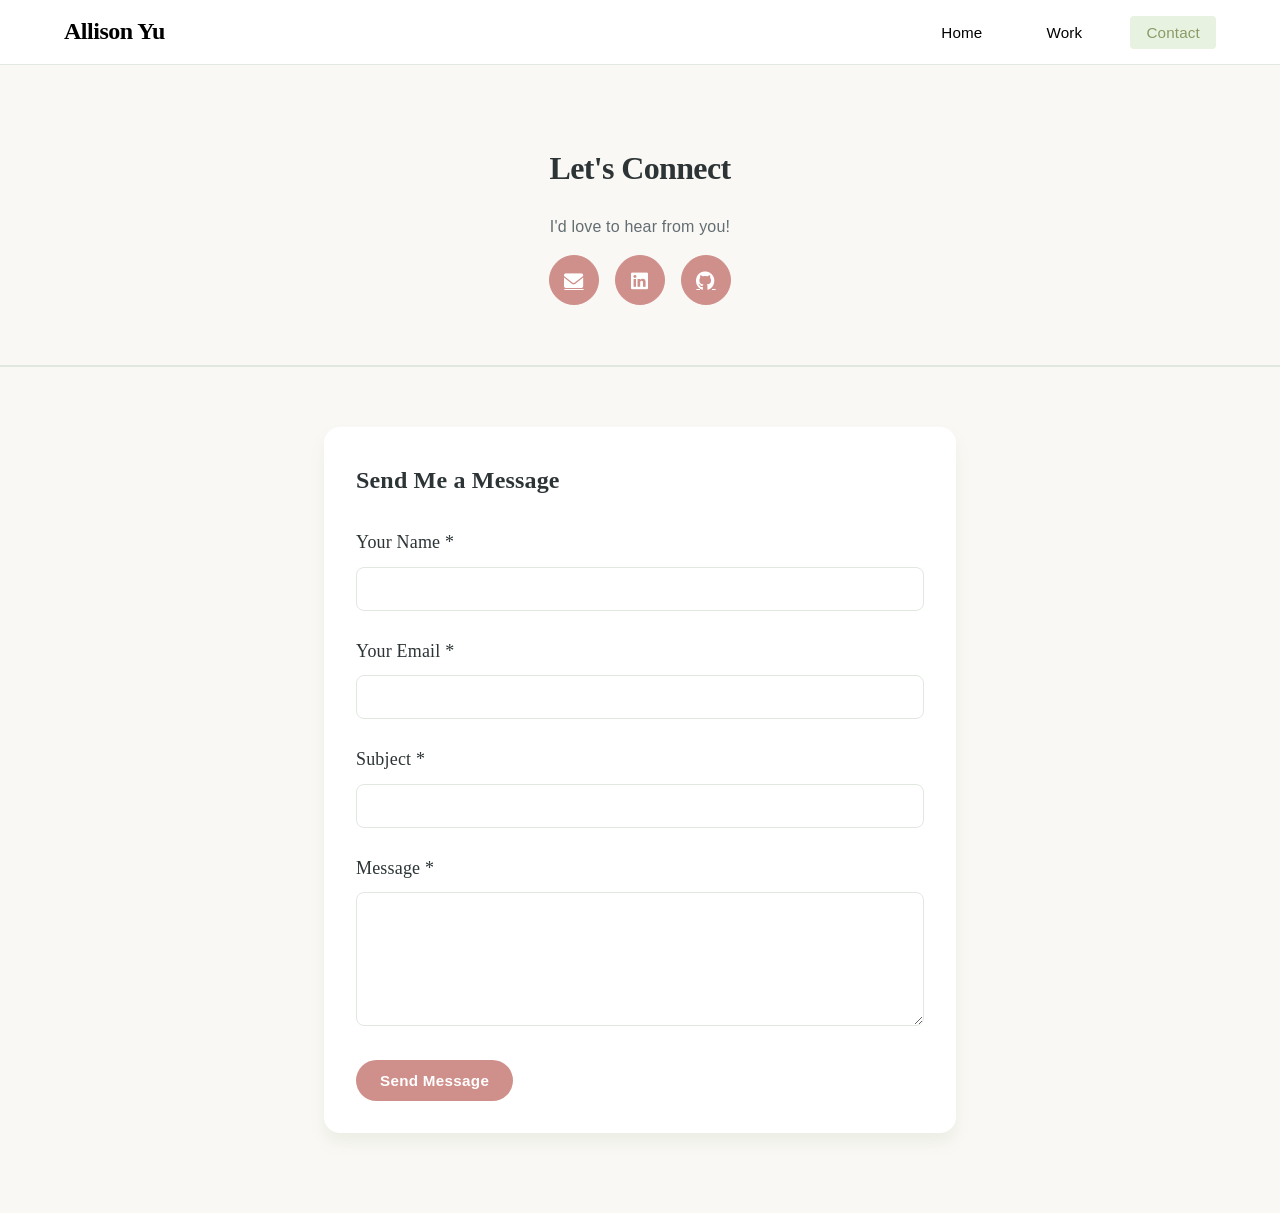
==== commit 7354fd20: "added favicon + edited reflections" ====
--- a/contact.html
+++ b/contact.html
@@ -3,7 +3,8 @@
 <head>
     <meta charset="UTF-8">
     <meta name="viewport" content="width=device-width, initial-scale=1.0">
-    <title>Contact - Allison Yu E-Portfolio</title>
+    <title>Allison Yu - Contact</title>
+    <link rel="icon" href="data:image/svg+xml,<svg xmlns=%22http://www.w3.org/2000/svg%22 viewBox=%220 0 100 100%22><text y=%22.9em%22 font-size=%2290%22>🌿</text></svg>">
     <link rel="stylesheet" href="styles.css">
     <link href="https://fonts.googleapis.com/css2?family=Inter:wght@300;400;500;600;700&display=swap" rel="stylesheet">
     <link rel="stylesheet" href="https://cdnjs.cloudflare.com/ajax/libs/font-awesome/6.0.0/css/all.min.css">
--- a/styles.css
+++ b/styles.css
@@ -6,11 +6,12 @@
 }
 
 :root {
-    --primary-color: #879a65;
-    --primary-dark: #5f7a45;
-    --primary-light: #8faa7a;
+    --primary-color: #8c9a65;
+    --primary-dark: #677a45;
+    --primary-light: #cae6a9;
     --secondary-color: #b8c99e;
     --accent-color: #d4e4c7;
+    --pink-color: #cf8f8a;
     --text-dark: #2d3436;
     --text-medium: #636e72;
     --text-light: #95a5a6;
@@ -117,7 +118,7 @@
 
 /* Hero Section */
 .hero {
-    padding: 140px 0 80px;
+    padding: 140px 0 0px;
     background: var(--bg-cream);
     min-height: 60vh;
     display: flex;
@@ -193,34 +194,66 @@
 }
 
 .btn-primary {
-    background: #cc8482;
+    background: var(--pink-color);
     color: white;
 }
 
 .btn-primary:hover {
-    background: #cc8482;
+    background: var(--pink-color);
+    color: rgb(151, 80, 80);
     transform: translateY(-1px);
-    box-shadow: var(--shadow-md);
-}
-
-.btn-secondary {
-    background: #cc8482;
+    box-shadow: 0 0 10px 4px rgba(207, 143, 138, 0.3), 0 0 20px 8px rgba(207, 143, 138, 0.15);
+    
+}
+
+.btn-outline {
+    background: var(--pink-color);
     color: white;
 }
 
-.btn-secondary:hover {
-    background: #cc8482;
+.btn-outline:hover {
+    background: var(--pink-color);
     transform: translateY(-1px);
 }
 
-.btn-outline {
-    background: #cc8482;
-    color: white;
-}
-
-.btn-outline:hover {
-    background: #cc8482;
-    transform: translateY(-1px);
+/* Intro Video Section */
+.intro-video {
+    padding: 10px 0;
+    background: var(--bg-cream);
+    border-top: none;
+}
+
+.video-container {
+    max-width: 800px;
+    margin: 0 auto;
+    border-radius: 0.5rem;
+    overflow: hidden;
+    box-shadow: none;
+    background: transparent;
+}
+
+.video-container video {
+    width: 100%;
+    height: auto;
+    display: block;
+    border-radius: 0.5rem;
+    border: none;
+    box-shadow: none;
+    object-fit: contain;
+}
+
+@media (max-width: 768px) {
+    .intro-video {
+        padding: 40px 16px;
+    }
+    
+    .video-container {
+        max-width: 100%;
+    }
+    
+    .video-container video {
+        height: 300px;
+    }
 }
 
 /* About Section */
@@ -303,19 +336,33 @@
     margin-bottom: 3rem;
 }
 
+.current-work-container {
+    display: flex;
+    justify-content: center;
+    margin-top: 2rem;
+}
+
+.current-work-container .work-card {
+    max-width: 400px;
+}
+
 .work-card {
     background: var(--bg-white);
     border-radius: 0.5rem;
     overflow: hidden;
     box-shadow: var(--shadow-sm);
-    transition: var(--transition);
-    border: 1px solid var(--border-color);
+    transition: all 0.3s cubic-bezier(0.4, 0, 0.2, 1);
 }
 
 .work-card:hover {
-    transform: translateY(-2px);
-    box-shadow: var(--shadow-md);
-    border-color: var(--secondary-color);
+    transform: translateY(-8px) scale(1.02);
+    box-shadow: 0 0 20px 8px rgba(207, 143, 138, 0.3), 0 0 40px 16px rgba(207, 143, 138, 0.15);
+}
+
+.work-card-link {
+    text-decoration: none;
+    color: inherit;
+    display: block;
 }
 
 .work-image {
@@ -469,13 +516,13 @@
 }
 
 .tech-tag {
-    background: var(--bg-matcha);
-    color: var(--primary-dark);
+    background: var(--pink-color);
+    color: white;
     padding: 0.25rem 0.75rem;
     border-radius: 0.25rem;
     font-size: 0.8rem;
     font-weight: 500;
-    border: 1px solid var(--secondary-color);
+    border: 1px solid var(--pink-color);
     font-family: -apple-system, BlinkMacSystemFont, 'Segoe UI', sans-serif;
     display: inline-block;
 }
@@ -528,25 +575,32 @@
 }
 
 .contact-link {
-    display: flex;
+    display: inline-flex;
     align-items: center;
     justify-content: center;
     width: 50px;
     height: 50px;
-    color: white;
-    text-decoration: none;
     font-size: 1.2rem;
     transition: var(--transition);
     border-radius: 50%;
-    border: 1px solid #cc8482;
-    background: #cc8482;
+    border: 1px solid var(--pink-color);
+    background: var(--pink-color);
+    color: white !important;
+}
+
+.contact-link i {
+    color: white !important;
 }
 
 .contact-link:hover {
     background: white;
-    color: #cc8482;
-    border-color: #cc8482;
+    color: var(--pink-color) !important;
+    border-color: var(--pink-color);
     transform: translateY(-2px);
+}
+
+.contact-link:hover i {
+    color: var(--pink-color) !important;
 }
 
 /* Project Presentation */
@@ -901,6 +955,20 @@
         grid-template-columns: 1fr;
         gap: 2rem;
     }
+}
+
+@media (min-width: 768px) and (max-width: 1024px) {
+    .work-grid {
+        grid-template-columns: repeat(2, 1fr);
+        gap: 1.5rem;
+    }
+}
+
+@media (min-width: 1025px) {
+    .work-grid {
+        grid-template-columns: repeat(3, 1fr);
+        gap: 1.5rem;
+    }
 
     .filter-buttons {
         justify-content: flex-start;
@@ -1243,6 +1311,78 @@
     color: var(--text-dark);
 }
 
+/* Project Navigation */
+.project-navigation {
+    padding: 40px 20px;
+    background: var(--bg-white);
+    border-top: 1px solid var(--border-color);
+}
+
+.project-navigation .container {
+    max-width: 1200px;
+    margin: 0 auto;
+    padding: 0 24px;
+}
+
+.nav-buttons {
+    display: flex;
+    justify-content: center;
+    align-items: center;
+    gap: 1rem;
+    flex-wrap: wrap;
+}
+
+.nav-buttons .btn {
+    position: relative;
+    overflow: hidden;
+    transition: all 0.3s cubic-bezier(0.4, 0, 0.2, 1);
+}
+
+.nav-buttons .btn::after {
+    content: ' →';
+    opacity: 0;
+    transform: translateX(-8px);
+    display: inline-block;
+    transition: all 0.3s cubic-bezier(0.4, 0, 0.2, 1);
+}
+
+.nav-buttons .btn:hover::after {
+    opacity: 1;
+    transform: translateX(4px);
+}
+
+.nav-buttons .btn {
+    background: var(--pink-color);
+    color: white;
+}
+
+.nav-buttons .btn:hover {
+    transform: translateX(6px);
+    box-shadow: 0 4px 12px rgba(207, 143, 138, 0.3);
+}
+
+.nav-buttons .btn-prev::after {
+    content: none;
+}
+
+.nav-buttons .btn-prev::before {
+    content: '← ';
+    opacity: 0;
+    transform: translateX(8px);
+    display: inline-block;
+    transition: all 0.3s cubic-bezier(0.4, 0, 0.2, 1);
+}
+
+.nav-buttons .btn-prev:hover::before {
+    opacity: 1;
+    transform: translateX(-4px);
+}
+
+.nav-buttons .btn-prev:hover {
+    transform: translateX(-6px);
+    box-shadow: 0 4px 12px rgba(207, 143, 138, 0.3);
+}
+
 /* Responsive Design for Project Pages */
 @media (max-width: 768px) {
     .project-hero h1 {
@@ -1277,6 +1417,16 @@
         height: 250px;
         font-size: 3rem;
     }
+    
+    .project-navigation .container {
+        padding: 0 16px;
+    }
+    
+    .nav-buttons .btn {
+        min-width: 100%;
+        text-align: center;
+        margin-bottom: 0.5rem;
+    }
 }
 
 @media (max-width: 480px) {
